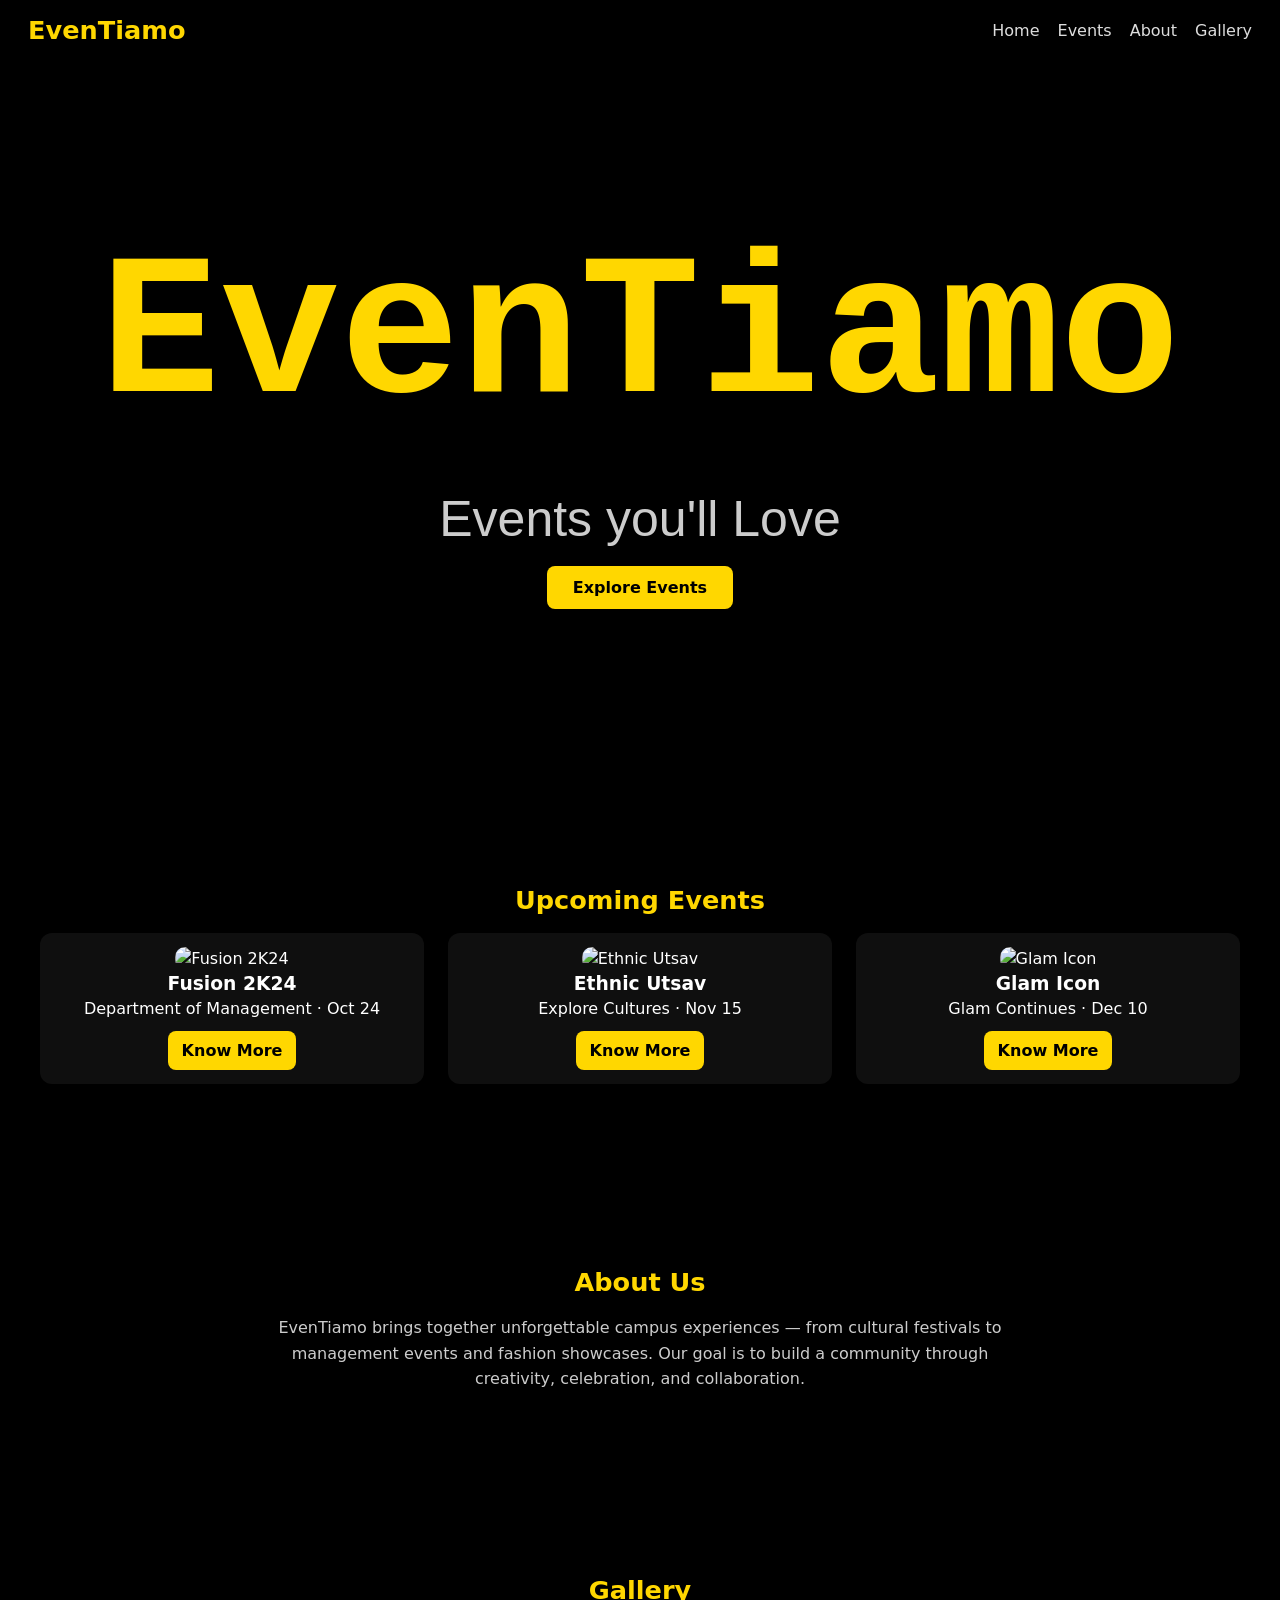
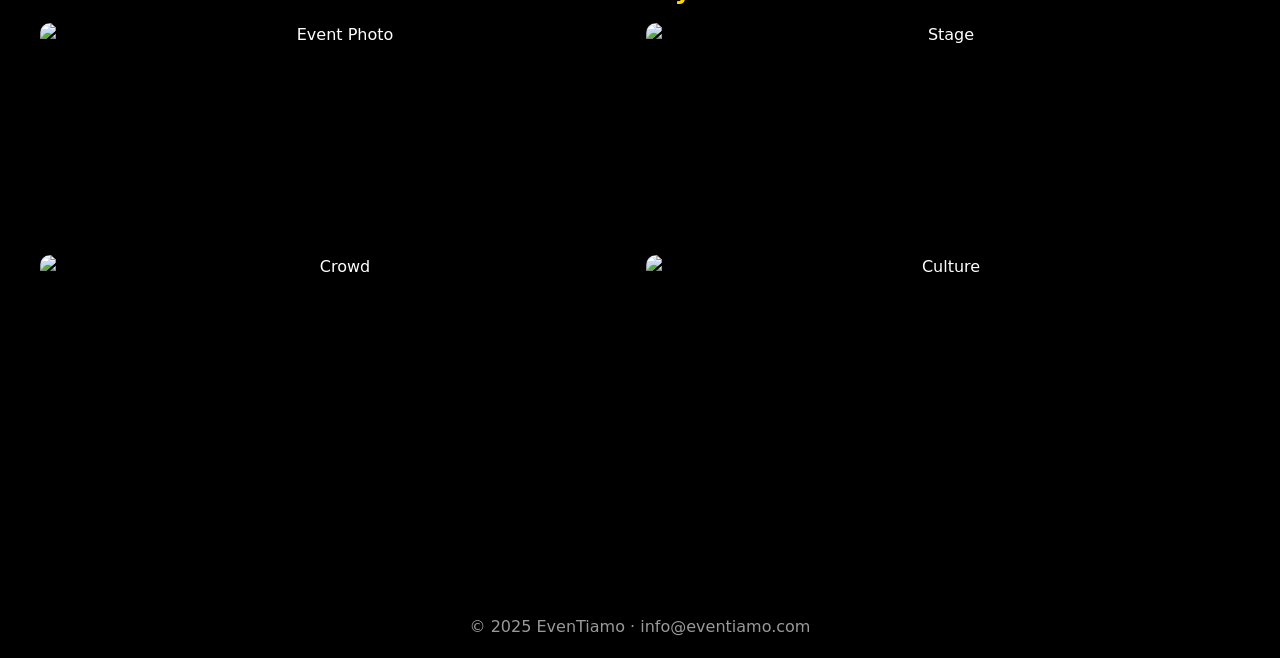
==== index.html @ 0d394466 "Add files via upload" ====
<!DOCTYPE html>
<html lang="en">
<head>
    <meta charset="UTF-8">
    <meta name="viewport" content="width=device-width, initial-scale=1.0">
    <title>EvenTiamo</title>
    <link rel="stylesheet" href="style.css">
</head>

<body>

<!-- ================= NAVBAR ================= -->
<nav class="navbar">
    <div class="logo">EvenTiamo</div>
    <ul class="nav-links">
        <li><a href="#hero">Home</a></li>
        <li><a href="#events">Events</a></li>
        <li><a href="#about">About</a></li>
        <li><a href="#gallery">Gallery</a></li>
    </ul>
</nav>

<!-- ================= HERO SECTION ================= -->
<header id="hero" class="hero">
    <div class="hero-overlay"></div>
    <div class="hero-content animate-fade-up">
        <h1 class="hero-title">EvenTiamo</h1>
        <p class="hero-sub">Events you'll Love</p>
        <a href="#events" class="hero-btn">Explore Events</a>
    </div>
</header>

<!-- ================= EVENTS SECTION ================= -->
<section class="section events" id="events">
  <h2 class="section-title animate-fade-up">Upcoming Events</h2>

  <div class="event-grid">

    <!-- Fusion 2K24 -->
    <div class="event-card animate-zoom-in">
      <img src="images/fusion.jpg" alt="Fusion 2K24">
      <h3>Fusion 2K24</h3>
      <p>Department of Management · Oct 24</p>
      <a href="fusion.html" class="btn">Know More</a>
    </div>

    <!-- Ethnic Utsav -->
    <div class="event-card animate-zoom-in delay">
      <img src="images/ethnic.jpg" alt="Ethnic Utsav">
      <h3>Ethnic Utsav</h3>
      <p>Explore Cultures · Nov 15</p>
      <a href="ethnic.html" class="btn">Know More</a>
    </div>

    <!-- Glam Icon -->
    <div class="event-card animate-zoom-in delay-2">
      <img src="images/glam.jpg" alt="Glam Icon">
      <h3>Glam Icon</h3>
      <p>Glam Continues · Dec 10</p>
      <a href="glam.html" class="btn">Know More</a>
    </div>

  </div>
</section>

<!-- ================= ABOUT SECTION ================= -->
<section id="about" class="section about">
    <div class="about-inner animate-fade-up">
        <h2 class="section-title">About Us</h2>
        <p class="about-text">
            EvenTiamo brings together unforgettable campus experiences — from cultural festivals 
            to management events and fashion showcases. Our goal is to build a community through 
            creativity, celebration, and collaboration.
        </p>
    </div>
</section>

<!-- ================= GALLERY SECTION ================= -->
<section id="gallery" class="section">
    <h2 class="section-title animate-fade-up">Gallery</h2>

    <div class="gallery-grid">

        <img class="gallery-img animate-zoom" 
             src="https://images.unsplash.com/photo-1521336575822-6da63fb45455?q=80&w=1200" 
             alt="Event Photo">

        <img class="gallery-img animate-zoom delay1" 
             src="https://images.unsplash.com/photo-1506784983877-45594efa4cbe?q=80&w=1200" 
             alt="Stage">

        <img class="gallery-img animate-zoom delay2"
             src="https://images.unsplash.com/photo-1531058020387-3be344556be6?q=80&w=1200" 
             alt="Crowd">

        <img class="gallery-img animate-zoom delay3"
             src="https://images.unsplash.com/photo-1504384308090-c894fdcc538d?q=80&w=1200" 
             alt="Culture">

    </div>
</section>

<!-- ================= FOOTER ================= -->
<footer class="footer">
    © 2025 EvenTiamo · info@eventiamo.com
</footer>

<script src="script.js"></script>

</body>
</html>
---- style.css ----
/* ===== BASIC RESET ===== */
* { margin: 0; padding: 0; box-sizing: border-box; }
body {
    font-family: Arial, sans-serif;
    background: #080808;
    color: #fff;
    overflow-x: hidden;
}
a { text-decoration: none; color: inherit; }

/* ===== NAVBAR ===== */
.navbar {
    width: 100%;
    padding: 15px 40px;
    position: fixed;
    top: 0;
    background: rgba(0,0,0,0.65);
    backdrop-filter: blur(6px);
    display: flex;
    justify-content: space-between;
    align-items: center;
    z-index: 999;
}
.logo { font-size: 1.6rem; font-weight: 700; color: gold; }
.nav-links { display: flex; gap: 25px; list-style: none; }
.nav-links a { color: #ddd; transition: .3s; }
.nav-links a:hover { color: gold; }

/* ===== HERO ===== */
.hero {
    height: 100vh;
    background: url("images/hero.jpg") center/cover no-repeat;
    display: flex;
    justify-content: center;
    align-items: center;
    position: relative;
}
.hero-overlay {
    position: absolute;
    inset: 0;
    background: rgba(0,0,0,.6);
}
.hero-content {
    text-align: center;
    position: relative;
    z-index: 2;
}
.hero-title { font-size:200px; margin-bottom: 0px;color: gold;font-family:'Courier New', Courier; }
.hero-sub { color: #ccc; margin-bottom:20px; margin-top: 0px; font-size: 50px;font-family: Arial, Helvetica, sans-serif    ; }

.hero-btn {
    padding: 12px 26px;
    background: gold;
    color: #000;
    font-weight: 700;
    border-radius: 8px;
}

/* ===== SECTIONS ===== */
.section { padding: 90px 40px; text-align: center; }
.section-title { font-size: 2rem; margin-bottom: 30px; color: gold; }

/* ===== EVENTS ===== */
.event-grid {
    display: grid;
    grid-template-columns: repeat(auto-fit,minmax(260px,1fr));
    gap: 30px;
}
.event-card {
    background: #111;
    padding: 15px;
    border-radius: 12px;
    transition: transform .3s;
}
/* EVENT CARD IMAGE FIX */
.event-card img {
    width: 100%;
    height: 220px;          /* Fixed height */
    object-fit: cover;      /* Automatically crops perfectly */
    border-radius: 10px;

}
.event-card:hover { transform: translateY(-8px); }
.btn {
    display: inline-block;
    margin-top: 10px;
    background: gold;
    padding: 8px 16px;
    color: #000;
    border-radius: 6px;
    font-weight: 700;
}

/* ===== ABOUT ===== */
.about-text {
    max-width: 750px;
    margin: auto;
    color: #ccc;
    line-height: 1.6;
}

/* ===== GALLERY ===== */
.gallery-grid {
    display: grid;
    grid-template-columns: repeat(auto-fit, minmax(280px, 1fr));
    gap: 20px;
}
.gallery-img {
    width: 100%;
    border-radius: 10px;
}

/* ===== FOOTER ===== */
.footer {
    padding: 30px;
    text-align: center;
    color: #999;
}

/* ===== ANIMATIONS ===== */
.animate-fade-up { opacity: 0; transform: translateY(20px); animation: fadeUp .9s forwards; }
.animate-zoom { opacity: 0; transform: scale(.85); animation: zoomIn .8s forwards; }
.delay1 { animation-delay: .2s }
.delay2 { animation-delay: .4s }
.delay3 { animation-delay: .6s }

@keyframes fadeUp {
    to { opacity: 1; transform: translateY(0); }
}
@keyframes zoomIn {
    to { opacity: 1; transform: scale(1); }
}
/* Ensures event pages never turn black */
body {
  background: #000 !important;
  color: #fff;
}

/* Modal fix */
#modal.visible {
  display: flex;
}

/* Message text */
.form-note {
  color: #ffd700;
  margin-top: 5px;
}
/* style.css - EvenTiamo theme fixes + layout */
*{box-sizing:border-box;margin:0;padding:0}
body{font-family:Inter, system-ui, -apple-system, "Segoe UI", Roboto, "Helvetica Neue", Arial;background:#000;color:#fff;line-height:1.45}
a{color:inherit;text-decoration:none}
.navbar{position:fixed;top:0;left:0;right:0;padding:12px 28px;background:rgba(0,0,0,0.6);backdrop-filter:blur(4px);display:flex;align-items:center;justify-content:space-between;z-index:999}
.logo a{color:gold;font-weight:800;font-size:1.25rem}
.navbar ul{display:flex;gap:18px;list-style:none}
.navbar a{color:#ddd}
.hero{height:88vh;display:flex;align-items:center;justify-content:center;background-size:cover;background-position:center}
.event-hero{position:relative;height:56vh;min-height:320px;background-color:#111;display:flex;align-items:center;color:#fff}
.event-hero .overlay{position:absolute;inset:0;background:linear-gradient(180deg,rgba(0,0,0,.55),rgba(0,0,0,.6))}
.hero-inner{position:relative;z-index:2;padding:2rem;width:100%;max-width:1100px;margin:0 auto;display:flex;gap:2rem;align-items:center}
.hero-left{flex:1}.hero-right{width:360px;min-width:240px}
.event-title{font-size:2.2rem;color:gold;margin-bottom:.35rem}
.section-inner{max-width:1100px;margin:80px auto;padding:2rem 1rem}
.section-title{font-size:1.6rem;color:gold;margin-bottom:14px}
.event-grid{display:grid;grid-template-columns:repeat(auto-fit,minmax(260px,1fr));gap:24px}
.event-card{background:#0f0f0f;padding:14px;border-radius:12px;transition:transform .25s}
.event-card:hover{transform:translateY(-6px)}
.event-card img{width:100%;height:220px;object-fit:cover;border-radius:10px}
.btn{background:gold;color:#000;padding:8px 14px;border-radius:8px;font-weight:800;display:inline-block}
.register-panel{background:rgba(20,20,20,0.9);padding:12px;border-radius:12px}
.form-row{margin-bottom:.8rem}
.form-row input{width:100%;padding:10px;border-radius:8px;border:1px solid #333;background:#000;color:#fff}
.form-note{color:#ffd700;margin-top:.45rem}
.gallery-grid{display:grid;grid-template-columns:repeat(2,1fr);gap:12px}
.gallery-grid img{width:100%;height:220px;object-fit:cover;border-radius:10px;cursor:pointer}
.details-grid{display:grid;grid-template-columns:2fr 1fr;gap:20px;align-items:start}
.back-link{color:gold;display:inline-block;margin-bottom:10px}
.footer{padding:20px;text-align:center;color:#999;margin-top:30px}

/* modal */
#modal{position:fixed;inset:0;display:none;align-items:center;justify-content:center;background:rgba(0,0,0,.8);z-index:9999}
#modal.visible{display:flex}
#modal img{max-width:90%;max-height:90%}
#modal-close{position:absolute;top:18px;right:18px;background:none;border:none;color:#fff;font-size:22px;cursor:pointer}

/* small screens */
@media (max-width:860px){
  .details-grid{grid-template-columns:1fr}
  .hero-left{padding:1rem}
  .hero-right{width:auto}
  .event-card img{height:180px}
}
/* Fix: Prevent navbar from overlapping event hero & register box */
.event-hero,
.section-inner {
    padding-top: 60px !important;
}
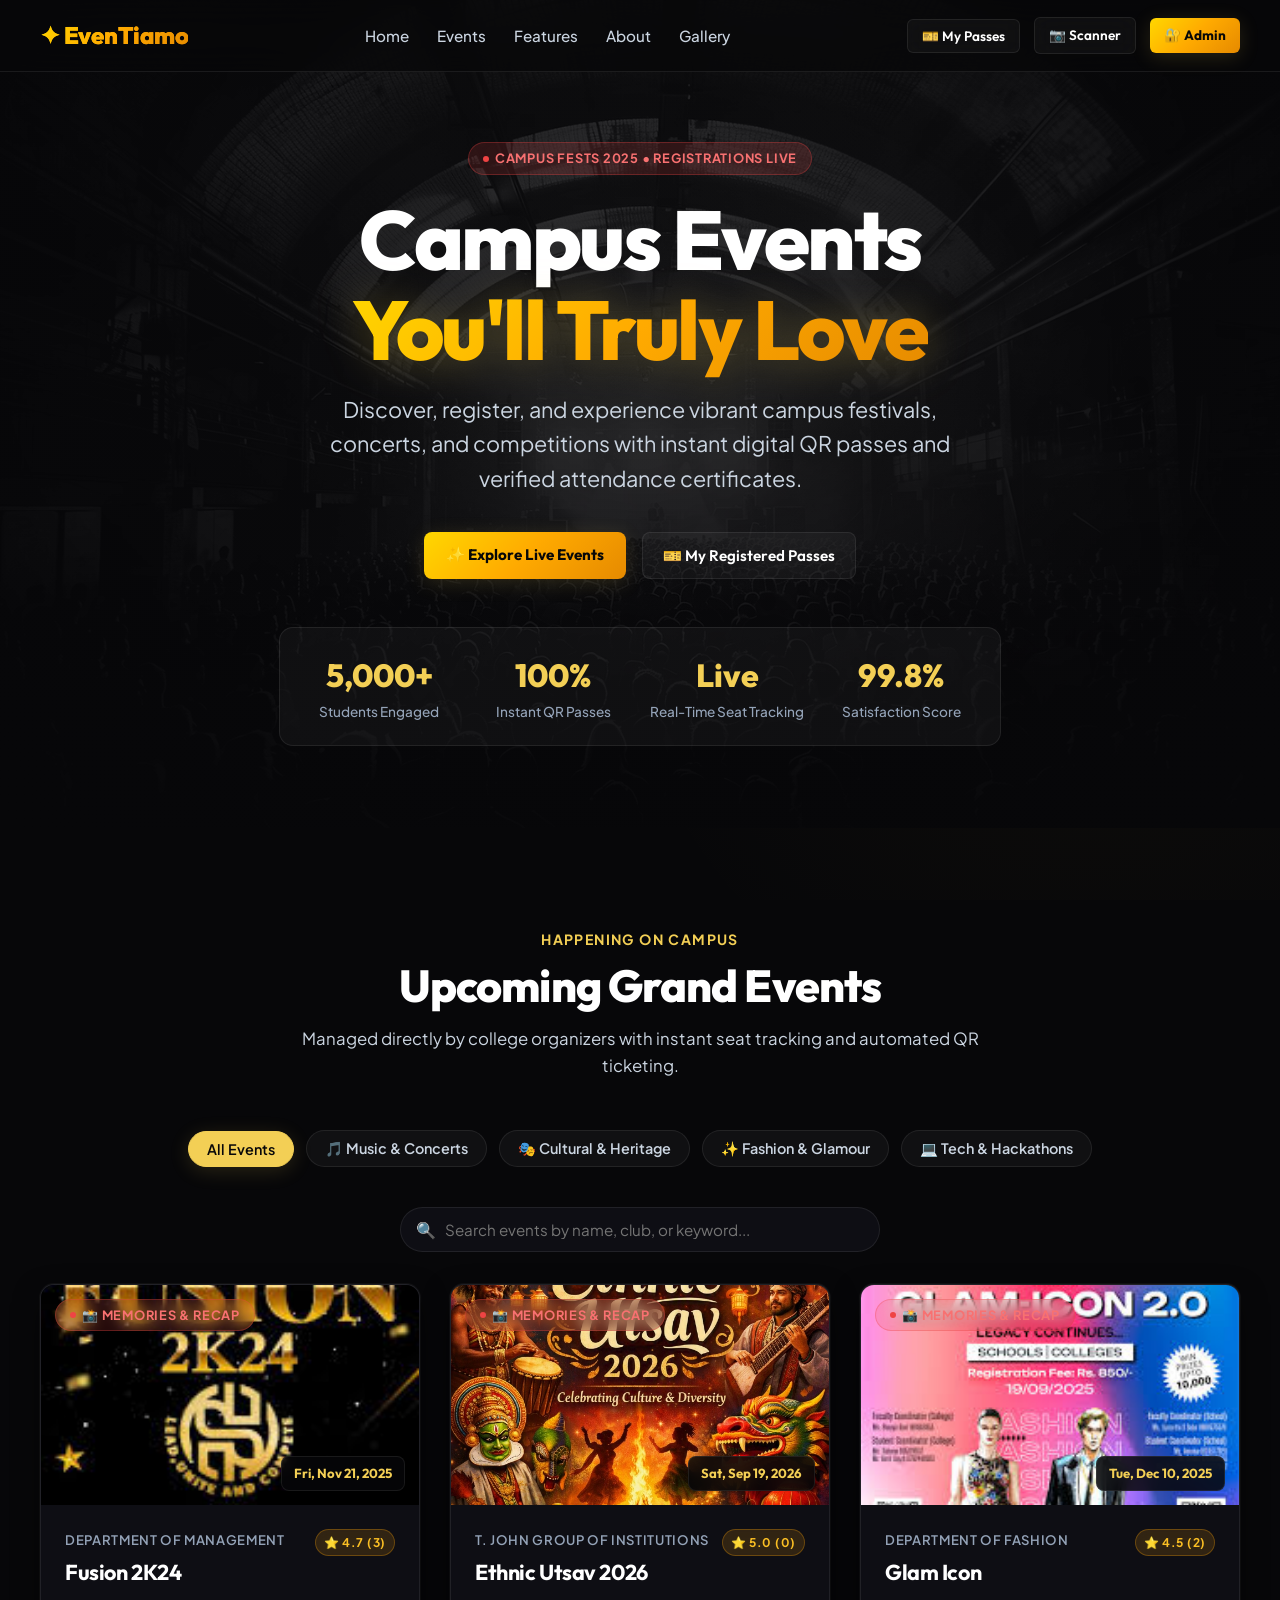
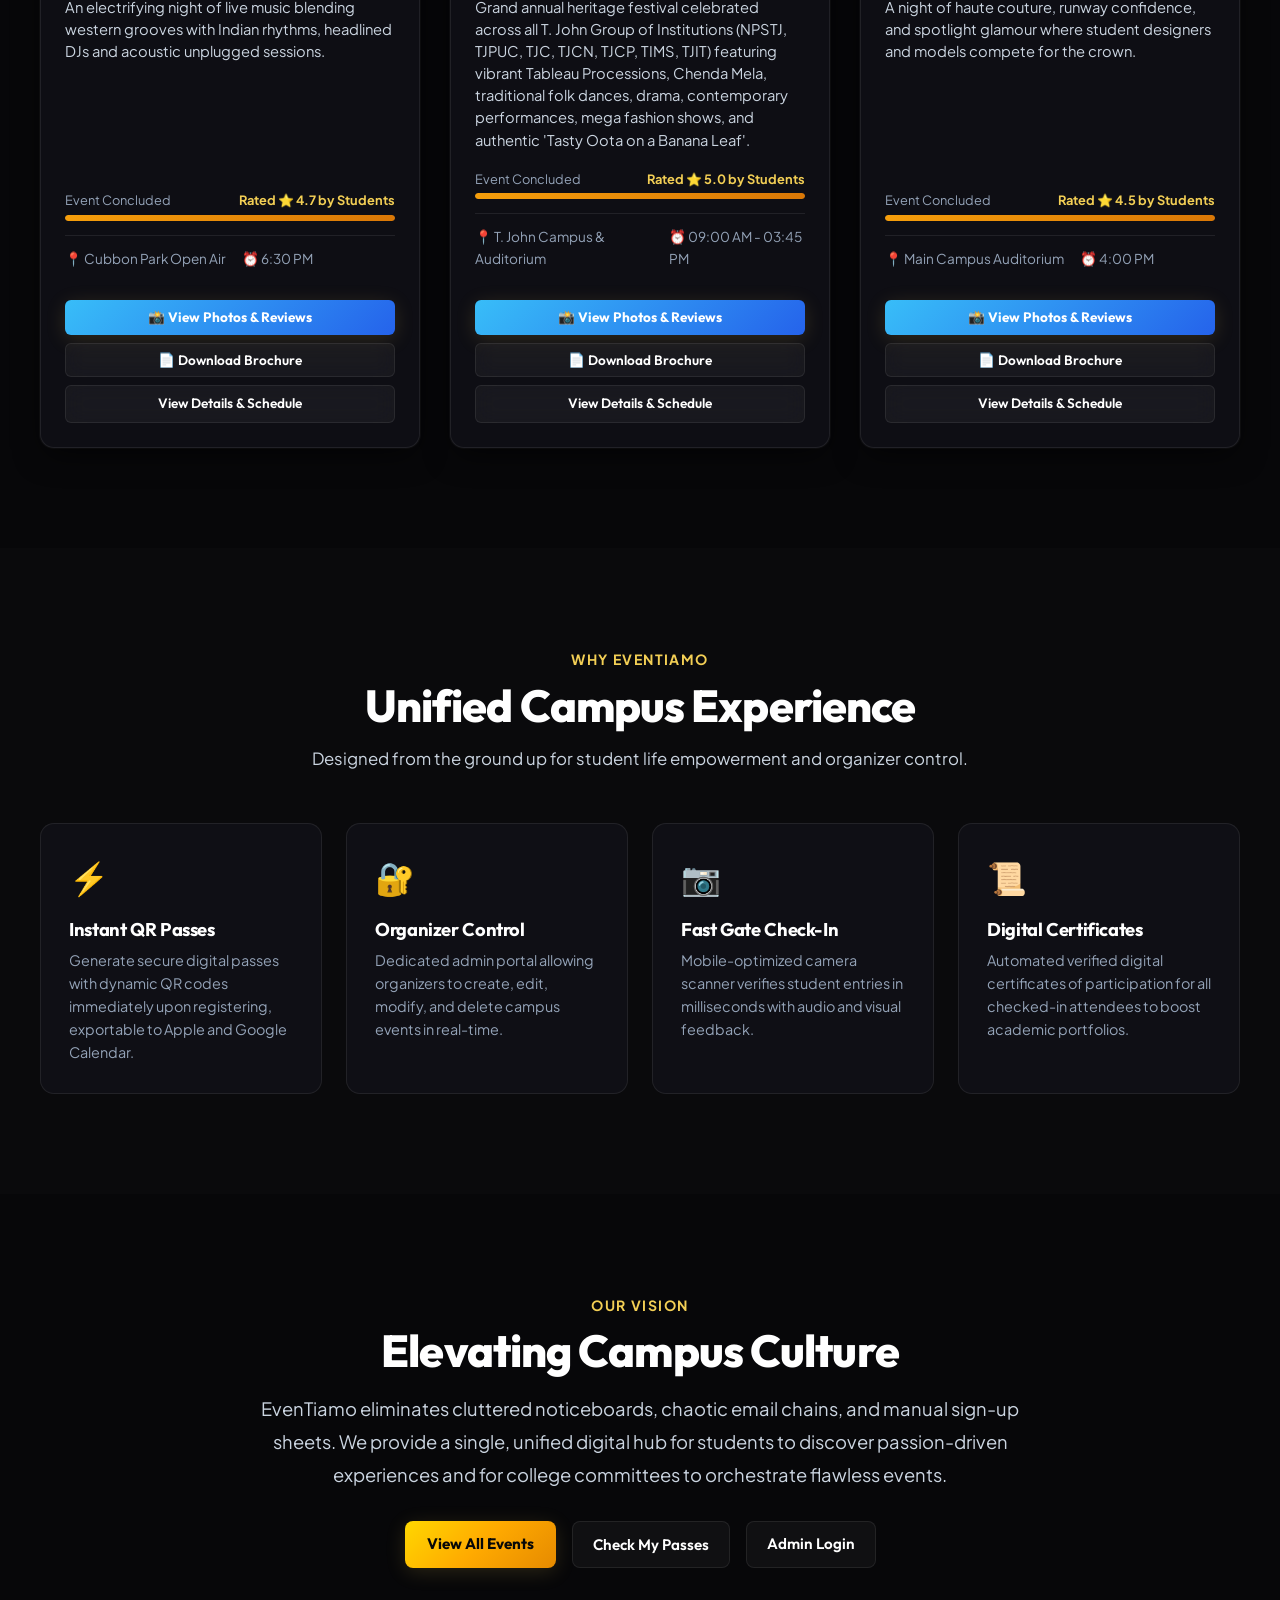
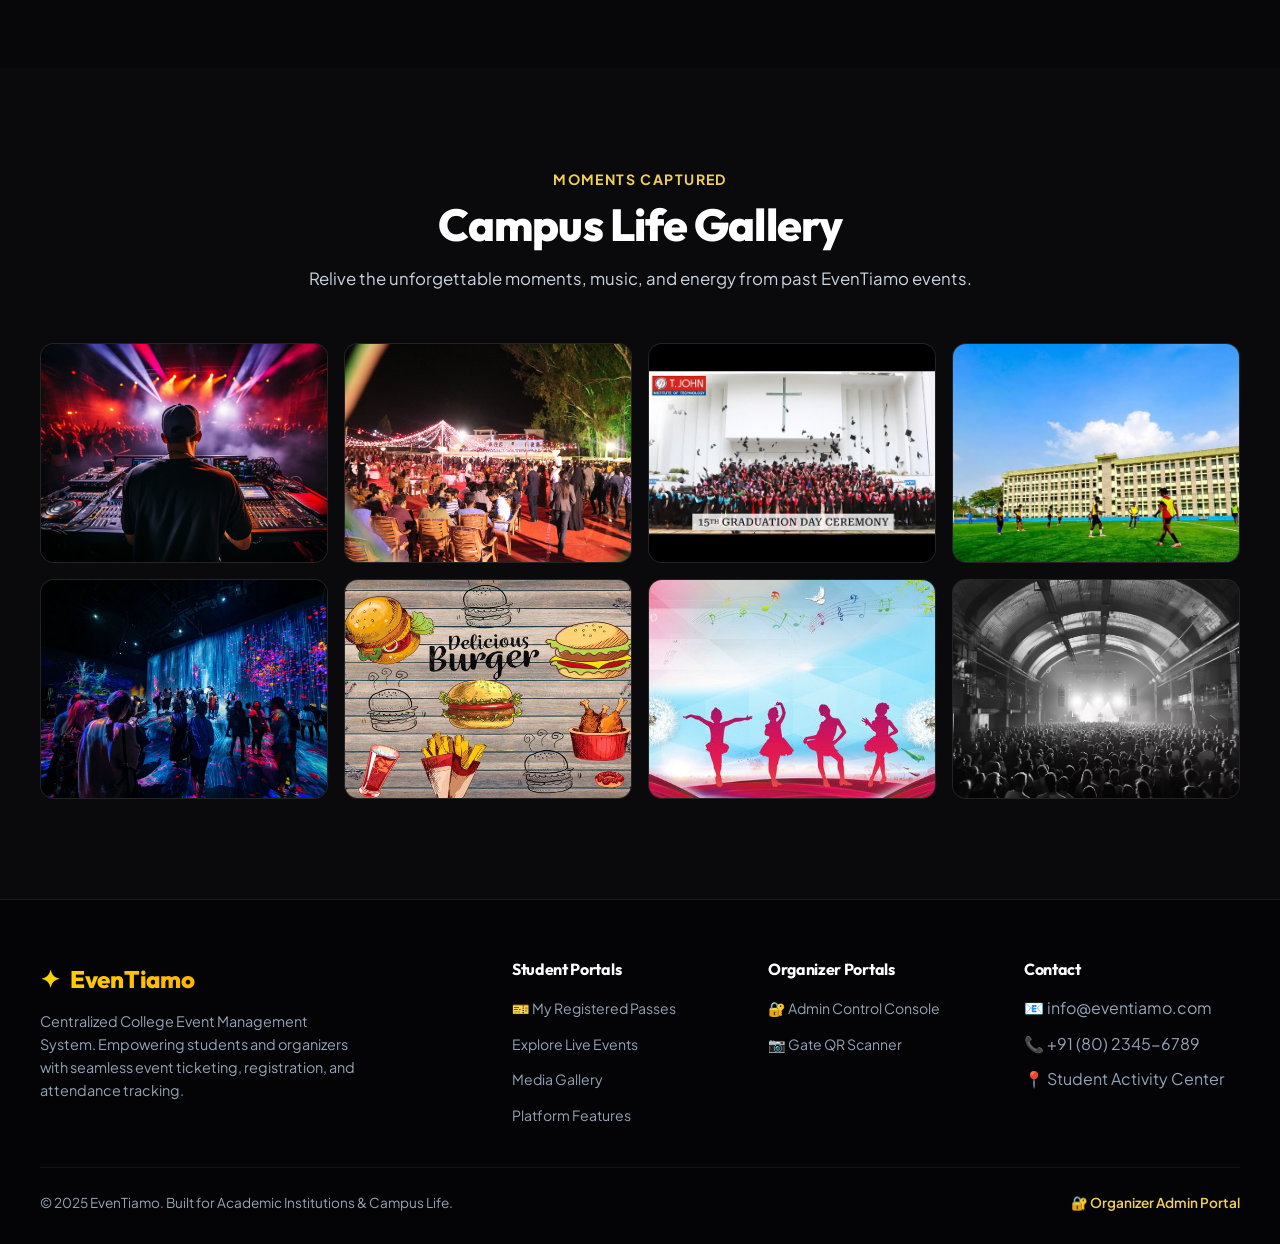
==== commit 7c5edc22: "feat: complete event management suite, attendee CSV sorting, and brochure downloads" ====
--- a/index.html
+++ b/index.html
@@ -1,111 +1,278 @@
-<!DOCTYPE html>
-<html lang="en">
-<head>
-    <meta charset="UTF-8">
-    <meta name="viewport" content="width=device-width, initial-scale=1.0">
-    <title>EvenTiamo</title>
-    <link rel="stylesheet" href="style.css">
-</head>
-
-<body>
-
-<!-- ================= NAVBAR ================= -->
-<nav class="navbar">
-    <div class="logo">EvenTiamo</div>
-    <ul class="nav-links">
-        <li><a href="#hero">Home</a></li>
-        <li><a href="#events">Events</a></li>
-        <li><a href="#about">About</a></li>
-        <li><a href="#gallery">Gallery</a></li>
-    </ul>
-</nav>
-
-<!-- ================= HERO SECTION ================= -->
-<header id="hero" class="hero">
-    <div class="hero-overlay"></div>
-    <div class="hero-content animate-fade-up">
-        <h1 class="hero-title">EvenTiamo</h1>
-        <p class="hero-sub">Events you'll Love</p>
-        <a href="#events" class="hero-btn">Explore Events</a>
-    </div>
-</header>
-
-<!-- ================= EVENTS SECTION ================= -->
-<section class="section events" id="events">
-  <h2 class="section-title animate-fade-up">Upcoming Events</h2>
-
-  <div class="event-grid">
-
-    <!-- Fusion 2K24 -->
-    <div class="event-card animate-zoom-in">
-      <img src="images/fusion.jpg" alt="Fusion 2K24">
-      <h3>Fusion 2K24</h3>
-      <p>Department of Management · Oct 24</p>
-      <a href="fusion.html" class="btn">Know More</a>
-    </div>
-
-    <!-- Ethnic Utsav -->
-    <div class="event-card animate-zoom-in delay">
-      <img src="images/ethnic.jpg" alt="Ethnic Utsav">
-      <h3>Ethnic Utsav</h3>
-      <p>Explore Cultures · Nov 15</p>
-      <a href="ethnic.html" class="btn">Know More</a>
-    </div>
-
-    <!-- Glam Icon -->
-    <div class="event-card animate-zoom-in delay-2">
-      <img src="images/glam.jpg" alt="Glam Icon">
-      <h3>Glam Icon</h3>
-      <p>Glam Continues · Dec 10</p>
-      <a href="glam.html" class="btn">Know More</a>
-    </div>
-
-  </div>
-</section>
-
-<!-- ================= ABOUT SECTION ================= -->
-<section id="about" class="section about">
-    <div class="about-inner animate-fade-up">
-        <h2 class="section-title">About Us</h2>
-        <p class="about-text">
-            EvenTiamo brings together unforgettable campus experiences — from cultural festivals 
-            to management events and fashion showcases. Our goal is to build a community through 
-            creativity, celebration, and collaboration.
-        </p>
-    </div>
-</section>
-
-<!-- ================= GALLERY SECTION ================= -->
-<section id="gallery" class="section">
-    <h2 class="section-title animate-fade-up">Gallery</h2>
-
-    <div class="gallery-grid">
-
-        <img class="gallery-img animate-zoom" 
-             src="https://images.unsplash.com/photo-1521336575822-6da63fb45455?q=80&w=1200" 
-             alt="Event Photo">
-
-        <img class="gallery-img animate-zoom delay1" 
-             src="https://images.unsplash.com/photo-1506784983877-45594efa4cbe?q=80&w=1200" 
-             alt="Stage">
-
-        <img class="gallery-img animate-zoom delay2"
-             src="https://images.unsplash.com/photo-1531058020387-3be344556be6?q=80&w=1200" 
-             alt="Crowd">
-
-        <img class="gallery-img animate-zoom delay3"
-             src="https://images.unsplash.com/photo-1504384308090-c894fdcc538d?q=80&w=1200" 
-             alt="Culture">
-
-    </div>
-</section>
-
-<!-- ================= FOOTER ================= -->
-<footer class="footer">
-    © 2025 EvenTiamo · info@eventiamo.com
-</footer>
-
-<script src="script.js"></script>
-
-</body>
-</html>
+<!DOCTYPE html>
+<html lang="en">
+<head>
+  <meta charset="UTF-8">
+  <meta name="viewport" content="width=device-width, initial-scale=1.0">
+  <meta name="description" content="EvenTiamo — Centralized College Event Management System for festival registration, instant digital QR tickets, student passes, and organizer check-in.">
+  <meta name="theme-color" content="#070709">
+  <title>EvenTiamo — Campus Events You'll Love</title>
+  <link rel="stylesheet" href="style.css">
+  <script src="script.js" defer></script>
+</head>
+
+<body>
+
+<!-- ================= NAVBAR ================= -->
+<header>
+  <nav class="navbar">
+    <div class="logo">
+      <a href="#hero"><span>✦</span> EvenTiamo</a>
+    </div>
+
+    <ul class="nav-links">
+      <li><a href="#hero">Home</a></li>
+      <li><a href="#events">Events</a></li>
+      <li><a href="#features">Features</a></li>
+      <li><a href="#about">About</a></li>
+      <li><a href="#gallery">Gallery</a></li>
+    </ul>
+
+    <div class="nav-actions">
+      <button class="btn-secondary btn-sm" onclick="openMyPassesModal()" title="Retrieve your registered QR tickets">🎫 My Passes</button>
+      <a href="checkin.html" class="btn-secondary btn-sm" title="Scan QR Code Ticket">📷 Scanner</a>
+      <a href="admin.html" class="btn btn-sm" title="Organizer Admin Dashboard">🔐 Admin</a>
+      <button class="nav-toggle" aria-label="Toggle navigation menu">☰</button>
+    </div>
+  </nav>
+</header>
+
+<!-- ================= HERO SECTION ================= -->
+<section id="hero" class="hero">
+  <div class="hero-overlay"></div>
+  <div class="hero-content animate-fade-up">
+    <div class="hero-badge">
+      <span class="pill pill-live">Campus Fests 2025 • Registrations Live</span>
+    </div>
+    
+    <h1 class="hero-title">
+      Campus Events <br>
+      <span class="highlight">You'll Truly Love</span>
+    </h1>
+    
+    <p class="hero-sub">
+      Discover, register, and experience vibrant campus festivals, concerts, and competitions with instant digital QR passes and verified attendance certificates.
+    </p>
+
+    <div class="hero-buttons">
+      <a href="#events" class="cta-primary">✨ Explore Live Events</a>
+      <button onclick="openMyPassesModal()" class="cta-ghost">🎫 My Registered Passes</button>
+    </div>
+
+    <!-- Animated Dynamic Campus Stats -->
+    <div class="hero-stats">
+      <div class="stat-item">
+        <span class="stat-num">5,000+</span>
+        <span class="stat-label">Students Engaged</span>
+      </div>
+      <div class="stat-item">
+        <span class="stat-num">100%</span>
+        <span class="stat-label">Instant QR Passes</span>
+      </div>
+      <div class="stat-item">
+        <span class="stat-num">Live</span>
+        <span class="stat-label">Real-Time Seat Tracking</span>
+      </div>
+      <div class="stat-item">
+        <span class="stat-num">99.8%</span>
+        <span class="stat-label">Satisfaction Score</span>
+      </div>
+    </div>
+  </div>
+</section>
+
+<!-- ================= EVENTS SECTION ================= -->
+<section class="section" id="events">
+  <div class="section-inner">
+    <div class="section-header animate-fade-up">
+      <span class="section-subtitle">Happening On Campus</span>
+      <h2 class="section-title">Upcoming Grand Events</h2>
+      <p class="section-desc">Managed directly by college organizers with instant seat tracking and automated QR ticketing.</p>
+    </div>
+
+    <!-- Category Filters -->
+    <div class="event-filters">
+      <button class="filter-btn active" data-category="all">All Events</button>
+      <button class="filter-btn" data-category="music">🎵 Music & Concerts</button>
+      <button class="filter-btn" data-category="cultural">🎭 Cultural & Heritage</button>
+      <button class="filter-btn" data-category="fashion">✨ Fashion & Glamour</button>
+      <button class="filter-btn" data-category="tech">💻 Tech & Hackathons</button>
+    </div>
+
+    <!-- Live Search -->
+    <div class="search-bar-wrapper">
+      <span class="search-icon">🔍</span>
+      <input type="text" id="eventSearch" class="search-bar" placeholder="Search events by name, club, or keyword...">
+    </div>
+
+    <!-- Events Grid (Rendered dynamically by EventManager) -->
+    <div class="event-grid">
+      <!-- Injected dynamically via renderDynamicHomepageEvents() in script.js -->
+    </div>
+  </div>
+</section>
+
+<!-- ================= FEATURES SECTION ================= -->
+<section id="features" class="section" style="background: rgba(255,255,255,0.01);">
+  <div class="section-inner">
+    <div class="section-header animate-fade-up">
+      <span class="section-subtitle">Why EvenTiamo</span>
+      <h2 class="section-title">Unified Campus Experience</h2>
+      <p class="section-desc">Designed from the ground up for student life empowerment and organizer control.</p>
+    </div>
+
+    <div class="features-grid">
+      <div class="feature-card animate-zoom-in">
+        <div class="feature-icon">⚡</div>
+        <h3 class="feature-title">Instant QR Passes</h3>
+        <p class="feature-desc">Generate secure digital passes with dynamic QR codes immediately upon registering, exportable to Apple and Google Calendar.</p>
+      </div>
+
+      <div class="feature-card animate-zoom-in delay-1">
+        <div class="feature-icon">🔐</div>
+        <h3 class="feature-title">Organizer Control</h3>
+        <p class="feature-desc">Dedicated admin portal allowing organizers to create, edit, modify, and delete campus events in real-time.</p>
+      </div>
+
+      <div class="feature-card animate-zoom-in delay-2">
+        <div class="feature-icon">📷</div>
+        <h3 class="feature-title">Fast Gate Check-In</h3>
+        <p class="feature-desc">Mobile-optimized camera scanner verifies student entries in milliseconds with audio and visual feedback.</p>
+      </div>
+
+      <div class="feature-card animate-zoom-in delay-3">
+        <div class="feature-icon">📜</div>
+        <h3 class="feature-title">Digital Certificates</h3>
+        <p class="feature-desc">Automated verified digital certificates of participation for all checked-in attendees to boost academic portfolios.</p>
+      </div>
+    </div>
+  </div>
+</section>
+
+<!-- ================= ABOUT SECTION ================= -->
+<section id="about" class="section">
+  <div class="section-inner">
+    <div class="about-inner animate-fade-up">
+      <span class="section-subtitle">Our Vision</span>
+      <h2 class="section-title">Elevating Campus Culture</h2>
+      <p class="about-text">
+        EvenTiamo eliminates cluttered noticeboards, chaotic email chains, and manual sign-up sheets. We provide a single, unified digital hub for students to discover passion-driven experiences and for college committees to orchestrate flawless events.
+      </p>
+      <div style="display: flex; justify-content: center; gap: 16px; flex-wrap: wrap;">
+        <a href="#events" class="btn">View All Events</a>
+        <button onclick="openMyPassesModal()" class="btn-secondary">Check My Passes</button>
+        <a href="admin.html" class="btn-secondary">Admin Login</a>
+      </div>
+    </div>
+  </div>
+</section>
+
+<!-- ================= GALLERY SECTION ================= -->
+<section id="gallery" class="section" style="background: rgba(255,255,255,0.01);">
+  <div class="section-inner">
+    <div class="section-header animate-fade-up">
+      <span class="section-subtitle">Moments Captured</span>
+      <h2 class="section-title">Campus Life Gallery</h2>
+      <p class="section-desc">Relive the unforgettable moments, music, and energy from past EvenTiamo events.</p>
+    </div>
+
+    <div class="gallery-grid">
+      <div class="gallery-item animate-zoom-in">
+        <img class="gallery-img" src="images/dj.jpg" alt="Live DJ Performance" loading="lazy">
+        <div class="gallery-overlay">Live DJ Night & Laser Show</div>
+      </div>
+
+      <div class="gallery-item animate-zoom-in delay-1">
+        <img class="gallery-img" src="images/past1.jpeg" alt="Cultural Dance Fest" loading="lazy">
+        <div class="gallery-overlay">Traditional Folk Fest Showcase</div>
+      </div>
+
+      <div class="gallery-item animate-zoom-in delay-2">
+        <img class="gallery-img" src="images/past2.jpg" alt="Concert Stage Lighting" loading="lazy">
+        <div class="gallery-overlay">Main Stage Sound & Light Show</div>
+      </div>
+
+      <div class="gallery-item animate-zoom-in delay-3">
+        <img class="gallery-img" src="images/past3.jpeg" alt="Auditorium Crowd" loading="lazy">
+        <div class="gallery-overlay">Packed Campus Auditorium Crowd</div>
+      </div>
+
+      <div class="gallery-item animate-zoom-in">
+        <img class="gallery-img" src="images/321.jpg" alt="Student Performances" loading="lazy">
+        <div class="gallery-overlay">Student Band Showcase</div>
+      </div>
+
+      <div class="gallery-item animate-zoom-in delay-1">
+        <img class="gallery-img" src="images/546.jpg" alt="Ethnic Celebration Art" loading="lazy">
+        <div class="gallery-overlay">Ethnic Utsav Celebrations</div>
+      </div>
+
+      <div class="gallery-item animate-zoom-in delay-2">
+        <img class="gallery-img" src="images/852.jpg" alt="Fashion Gala Ramp" loading="lazy">
+        <div class="gallery-overlay">Glam Icon Ramp Walk</div>
+      </div>
+
+      <div class="gallery-item animate-zoom-in delay-3">
+        <img class="gallery-img" src="images/hero.jpg" alt="Campus Fest Crowd" loading="lazy">
+        <div class="gallery-overlay">EvenTiamo Annual Fest Finale</div>
+      </div>
+    </div>
+  </div>
+</section>
+
+<!-- ================= FOOTER ================= -->
+<footer class="footer">
+  <div class="footer-inner">
+    <div class="footer-brand">
+      <div class="logo"><span>✦</span> EvenTiamo</div>
+      <p class="footer-desc">
+        Centralized College Event Management System. Empowering students and organizers with seamless event ticketing, registration, and attendance tracking.
+      </p>
+    </div>
+
+    <div class="footer-col">
+      <h4>Student Portals</h4>
+      <ul>
+        <li><a href="javascript:void(0)" onclick="openMyPassesModal()">🎫 My Registered Passes</a></li>
+        <li><a href="#events">Explore Live Events</a></li>
+        <li><a href="#gallery">Media Gallery</a></li>
+        <li><a href="#features">Platform Features</a></li>
+      </ul>
+    </div>
+
+    <div class="footer-col">
+      <h4>Organizer Portals</h4>
+      <ul>
+        <li><a href="admin.html">🔐 Admin Control Console</a></li>
+        <li><a href="checkin.html">📷 Gate QR Scanner</a></li>
+      </ul>
+    </div>
+
+    <div class="footer-col">
+      <h4>Contact</h4>
+      <ul>
+        <li><span class="text-muted">📧 info@eventiamo.com</span></li>
+        <li><span class="text-muted">📞 +91 (80) 2345-6789</span></li>
+        <li><span class="text-muted">📍 Student Activity Center</span></li>
+      </ul>
+    </div>
+  </div>
+
+  <div class="footer-bottom">
+    <div>© 2025 EvenTiamo. Built for Academic Institutions & Campus Life.</div>
+    <div>
+      <a href="admin.html" class="text-gold" style="font-weight:600;">🔐 Organizer Admin Portal</a>
+    </div>
+  </div>
+</footer>
+
+<!-- Lightbox Modal -->
+<div id="modal" aria-hidden="true">
+  <div id="modal-content">
+    <button id="modal-close" aria-label="Close modal">✕</button>
+    <img id="modal-img" alt="Enlarged Event Image">
+    <div id="modal-caption"></div>
+  </div>
+</div>
+
+</body>
+</html>
--- a/style.css
+++ b/style.css
@@ -1,197 +1,1705 @@
-/* ===== BASIC RESET ===== */
-* { margin: 0; padding: 0; box-sizing: border-box; }
-body {
-    font-family: Arial, sans-serif;
-    background: #080808;
-    color: #fff;
-    overflow-x: hidden;
-}
-a { text-decoration: none; color: inherit; }
-
-/* ===== NAVBAR ===== */
-.navbar {
-    width: 100%;
-    padding: 15px 40px;
-    position: fixed;
-    top: 0;
-    background: rgba(0,0,0,0.65);
-    backdrop-filter: blur(6px);
-    display: flex;
-    justify-content: space-between;
-    align-items: center;
-    z-index: 999;
-}
-.logo { font-size: 1.6rem; font-weight: 700; color: gold; }
-.nav-links { display: flex; gap: 25px; list-style: none; }
-.nav-links a { color: #ddd; transition: .3s; }
-.nav-links a:hover { color: gold; }
-
-/* ===== HERO ===== */
-.hero {
-    height: 100vh;
-    background: url("images/hero.jpg") center/cover no-repeat;
-    display: flex;
-    justify-content: center;
-    align-items: center;
-    position: relative;
-}
-.hero-overlay {
-    position: absolute;
-    inset: 0;
-    background: rgba(0,0,0,.6);
-}
-.hero-content {
-    text-align: center;
-    position: relative;
-    z-index: 2;
-}
-.hero-title { font-size:200px; margin-bottom: 0px;color: gold;font-family:'Courier New', Courier; }
-.hero-sub { color: #ccc; margin-bottom:20px; margin-top: 0px; font-size: 50px;font-family: Arial, Helvetica, sans-serif    ; }
-
-.hero-btn {
-    padding: 12px 26px;
-    background: gold;
-    color: #000;
-    font-weight: 700;
-    border-radius: 8px;
-}
-
-/* ===== SECTIONS ===== */
-.section { padding: 90px 40px; text-align: center; }
-.section-title { font-size: 2rem; margin-bottom: 30px; color: gold; }
-
-/* ===== EVENTS ===== */
-.event-grid {
-    display: grid;
-    grid-template-columns: repeat(auto-fit,minmax(260px,1fr));
-    gap: 30px;
-}
-.event-card {
-    background: #111;
-    padding: 15px;
-    border-radius: 12px;
-    transition: transform .3s;
-}
-/* EVENT CARD IMAGE FIX */
-.event-card img {
-    width: 100%;
-    height: 220px;          /* Fixed height */
-    object-fit: cover;      /* Automatically crops perfectly */
-    border-radius: 10px;
-
-}
-.event-card:hover { transform: translateY(-8px); }
-.btn {
-    display: inline-block;
-    margin-top: 10px;
-    background: gold;
-    padding: 8px 16px;
-    color: #000;
-    border-radius: 6px;
-    font-weight: 700;
-}
-
-/* ===== ABOUT ===== */
-.about-text {
-    max-width: 750px;
-    margin: auto;
-    color: #ccc;
-    line-height: 1.6;
-}
-
-/* ===== GALLERY ===== */
-.gallery-grid {
-    display: grid;
-    grid-template-columns: repeat(auto-fit, minmax(280px, 1fr));
-    gap: 20px;
-}
-.gallery-img {
-    width: 100%;
-    border-radius: 10px;
-}
-
-/* ===== FOOTER ===== */
-.footer {
-    padding: 30px;
-    text-align: center;
-    color: #999;
-}
-
-/* ===== ANIMATIONS ===== */
-.animate-fade-up { opacity: 0; transform: translateY(20px); animation: fadeUp .9s forwards; }
-.animate-zoom { opacity: 0; transform: scale(.85); animation: zoomIn .8s forwards; }
-.delay1 { animation-delay: .2s }
-.delay2 { animation-delay: .4s }
-.delay3 { animation-delay: .6s }
-
-@keyframes fadeUp {
-    to { opacity: 1; transform: translateY(0); }
-}
-@keyframes zoomIn {
-    to { opacity: 1; transform: scale(1); }
-}
-/* Ensures event pages never turn black */
-body {
-  background: #000 !important;
-  color: #fff;
-}
-
-/* Modal fix */
-#modal.visible {
-  display: flex;
-}
-
-/* Message text */
-.form-note {
-  color: #ffd700;
-  margin-top: 5px;
-}
-/* style.css - EvenTiamo theme fixes + layout */
-*{box-sizing:border-box;margin:0;padding:0}
-body{font-family:Inter, system-ui, -apple-system, "Segoe UI", Roboto, "Helvetica Neue", Arial;background:#000;color:#fff;line-height:1.45}
-a{color:inherit;text-decoration:none}
-.navbar{position:fixed;top:0;left:0;right:0;padding:12px 28px;background:rgba(0,0,0,0.6);backdrop-filter:blur(4px);display:flex;align-items:center;justify-content:space-between;z-index:999}
-.logo a{color:gold;font-weight:800;font-size:1.25rem}
-.navbar ul{display:flex;gap:18px;list-style:none}
-.navbar a{color:#ddd}
-.hero{height:88vh;display:flex;align-items:center;justify-content:center;background-size:cover;background-position:center}
-.event-hero{position:relative;height:56vh;min-height:320px;background-color:#111;display:flex;align-items:center;color:#fff}
-.event-hero .overlay{position:absolute;inset:0;background:linear-gradient(180deg,rgba(0,0,0,.55),rgba(0,0,0,.6))}
-.hero-inner{position:relative;z-index:2;padding:2rem;width:100%;max-width:1100px;margin:0 auto;display:flex;gap:2rem;align-items:center}
-.hero-left{flex:1}.hero-right{width:360px;min-width:240px}
-.event-title{font-size:2.2rem;color:gold;margin-bottom:.35rem}
-.section-inner{max-width:1100px;margin:80px auto;padding:2rem 1rem}
-.section-title{font-size:1.6rem;color:gold;margin-bottom:14px}
-.event-grid{display:grid;grid-template-columns:repeat(auto-fit,minmax(260px,1fr));gap:24px}
-.event-card{background:#0f0f0f;padding:14px;border-radius:12px;transition:transform .25s}
-.event-card:hover{transform:translateY(-6px)}
-.event-card img{width:100%;height:220px;object-fit:cover;border-radius:10px}
-.btn{background:gold;color:#000;padding:8px 14px;border-radius:8px;font-weight:800;display:inline-block}
-.register-panel{background:rgba(20,20,20,0.9);padding:12px;border-radius:12px}
-.form-row{margin-bottom:.8rem}
-.form-row input{width:100%;padding:10px;border-radius:8px;border:1px solid #333;background:#000;color:#fff}
-.form-note{color:#ffd700;margin-top:.45rem}
-.gallery-grid{display:grid;grid-template-columns:repeat(2,1fr);gap:12px}
-.gallery-grid img{width:100%;height:220px;object-fit:cover;border-radius:10px;cursor:pointer}
-.details-grid{display:grid;grid-template-columns:2fr 1fr;gap:20px;align-items:start}
-.back-link{color:gold;display:inline-block;margin-bottom:10px}
-.footer{padding:20px;text-align:center;color:#999;margin-top:30px}
-
-/* modal */
-#modal{position:fixed;inset:0;display:none;align-items:center;justify-content:center;background:rgba(0,0,0,.8);z-index:9999}
-#modal.visible{display:flex}
-#modal img{max-width:90%;max-height:90%}
-#modal-close{position:absolute;top:18px;right:18px;background:none;border:none;color:#fff;font-size:22px;cursor:pointer}
-
-/* small screens */
-@media (max-width:860px){
-  .details-grid{grid-template-columns:1fr}
-  .hero-left{padding:1rem}
-  .hero-right{width:auto}
-  .event-card img{height:180px}
-}
-/* Fix: Prevent navbar from overlapping event hero & register box */
-.event-hero,
-.section-inner {
-    padding-top: 60px !important;
-}
+/* ==========================================================================
+   EvenTiamo — Modern Design System & Stylesheet
+   Theme: Obsidian Gold & Glassmorphic Luminescence
+   Typography: Outfit (Headings) & Plus Jakarta Sans (Body)
+   ========================================================================== */
+
+@import url('https://fonts.googleapis.com/css2?family=Outfit:wght@400;500;600;700;800;900&family=Plus+Jakarta+Sans:wght@300;400;500;600;700;800&display=swap');
+
+/* --- CSS Variables & Design Tokens --- */
+:root {
+  --bg-primary: #070709;
+  --bg-secondary: #0e0e13;
+  --bg-card: rgba(18, 18, 24, 0.75);
+  --bg-card-hover: rgba(26, 26, 36, 0.9);
+  --bg-glass: rgba(255, 255, 255, 0.04);
+  --bg-glass-heavy: rgba(14, 14, 20, 0.85);
+
+  --accent-gold: #f3cf55;
+  --accent-gold-bright: #ffd700;
+  --accent-gold-dark: #b8860b;
+  --gold-gradient: linear-gradient(135deg, #ffd700 0%, #ffaa00 50%, #e68a00 100%);
+  --gold-glow: 0 0 25px rgba(243, 207, 85, 0.35);
+  --gold-glow-subtle: 0 4px 20px rgba(243, 207, 85, 0.15);
+
+  --text-primary: #ffffff;
+  --text-secondary: #cbd5e1;
+  --text-muted: #94a3b8;
+  --text-gold: #f3cf55;
+
+  --border-subtle: rgba(255, 255, 255, 0.08);
+  --border-gold: rgba(243, 207, 85, 0.3);
+  --border-gold-bright: rgba(255, 215, 0, 0.6);
+
+  --success: #10b981;
+  --success-bg: rgba(16, 185, 129, 0.15);
+  --error: #ef4444;
+  --error-bg: rgba(239, 68, 68, 0.15);
+  --warning: #f59e0b;
+  --info: #3b82f6;
+
+  --radius-sm: 8px;
+  --radius-md: 14px;
+  --radius-lg: 20px;
+  --radius-full: 9999px;
+
+  --shadow-card: 0 10px 30px -5px rgba(0, 0, 0, 0.6), 0 0 1px 1px rgba(255, 255, 255, 0.05);
+  --shadow-lg: 0 20px 40px -10px rgba(0, 0, 0, 0.8);
+  --transition: all 0.3s cubic-bezier(0.16, 1, 0.3, 1);
+}
+
+/* --- Base & Reset --- */
+*,
+*::before,
+*::after {
+  box-sizing: border-box;
+  margin: 0;
+  padding: 0;
+}
+
+html {
+  scroll-behavior: smooth;
+  color-scheme: dark;
+}
+
+body {
+  font-family: 'Plus Jakarta Sans', -apple-system, BlinkMacSystemFont, 'Segoe UI', Roboto, sans-serif;
+  background-color: var(--bg-primary);
+  background-image:
+    radial-gradient(circle at 15% 15%, rgba(243, 207, 85, 0.04) 0%, transparent 40%),
+    radial-gradient(circle at 85% 65%, rgba(212, 175, 55, 0.04) 0%, transparent 40%);
+  background-attachment: fixed;
+  color: var(--text-primary);
+  line-height: 1.6;
+  overflow-x: hidden;
+  min-height: 100vh;
+  -webkit-font-smoothing: antialiased;
+}
+
+h1,
+h2,
+h3,
+h4,
+h5,
+h6 {
+  font-family: 'Outfit', sans-serif;
+  color: var(--text-primary);
+  font-weight: 700;
+  line-height: 1.2;
+  letter-spacing: -0.02em;
+}
+
+a {
+  color: inherit;
+  text-decoration: none;
+  transition: var(--transition);
+}
+
+img {
+  max-width: 100%;
+  height: auto;
+  display: block;
+}
+
+button,
+input,
+select,
+textarea {
+  font-family: inherit;
+  font-size: inherit;
+}
+
+/* --- Utilities & Typography --- */
+.text-gold {
+  color: var(--text-gold);
+}
+
+.text-muted {
+  color: var(--text-muted);
+}
+
+.small-muted {
+  color: var(--text-muted);
+  font-size: 0.88rem;
+}
+
+.font-heading {
+  font-family: 'Outfit', sans-serif;
+}
+
+.pill {
+  display: inline-flex;
+  align-items: center;
+  gap: 6px;
+  padding: 5px 14px;
+  font-size: 0.8rem;
+  font-weight: 700;
+  text-transform: uppercase;
+  letter-spacing: 0.06em;
+  border-radius: var(--radius-full);
+  background: rgba(243, 207, 85, 0.12);
+  color: var(--accent-gold);
+  border: 1px solid var(--border-gold);
+  width: fit-content;
+  backdrop-filter: blur(8px);
+}
+
+.pill-live {
+  background: rgba(239, 68, 68, 0.15);
+  color: #f87171;
+  border-color: rgba(239, 68, 68, 0.3);
+}
+
+.pill-live::before {
+  content: '';
+  width: 6px;
+  height: 6px;
+  background: #ef4444;
+  border-radius: 50%;
+  animation: pulse 1.5s infinite;
+}
+
+.pill-rating {
+  background: rgba(245, 158, 11, 0.15);
+  color: #fbbf24;
+  border-color: rgba(245, 158, 11, 0.3);
+}
+
+@keyframes pulse {
+
+  0%,
+  100% {
+    transform: scale(1);
+    opacity: 1;
+  }
+
+  50% {
+    transform: scale(1.5);
+    opacity: 0.4;
+  }
+}
+
+/* --- Buttons & CTAs --- */
+.btn,
+.cta-primary {
+  display: inline-flex;
+  align-items: center;
+  justify-content: center;
+  gap: 8px;
+  padding: 11px 22px;
+  background: var(--gold-gradient);
+  color: #080808;
+  font-family: 'Outfit', sans-serif;
+  font-weight: 700;
+  font-size: 0.95rem;
+  border-radius: var(--radius-sm);
+  border: none;
+  cursor: pointer;
+  box-shadow: var(--gold-glow-subtle);
+  transition: var(--transition);
+  text-align: center;
+}
+
+.btn:hover,
+.cta-primary:hover {
+  transform: translateY(-2px);
+  box-shadow: var(--gold-glow);
+  filter: brightness(1.08);
+}
+
+.btn:active,
+.cta-primary:active {
+  transform: translateY(0);
+}
+
+.btn-secondary,
+.cta-ghost {
+  display: inline-flex;
+  align-items: center;
+  justify-content: center;
+  gap: 8px;
+  padding: 10px 20px;
+  background: var(--bg-glass);
+  color: var(--text-primary);
+  font-family: 'Outfit', sans-serif;
+  font-weight: 600;
+  font-size: 0.95rem;
+  border-radius: var(--radius-sm);
+  border: 1px solid var(--border-subtle);
+  cursor: pointer;
+  backdrop-filter: blur(10px);
+  transition: var(--transition);
+}
+
+.btn-secondary:hover,
+.cta-ghost:hover {
+  background: rgba(255, 255, 255, 0.08);
+  border-color: var(--border-gold);
+  color: var(--accent-gold);
+  transform: translateY(-2px);
+}
+
+.btn-sm {
+  padding: 7px 14px;
+  font-size: 0.85rem;
+  border-radius: 6px;
+}
+
+.btn-full {
+  width: 100%;
+}
+
+/* ==========================================================================
+   NAVIGATION
+   ========================================================================== */
+.navbar {
+  position: fixed;
+  top: 0;
+  left: 0;
+  right: 0;
+  height: 72px;
+  padding: 0 40px;
+  display: flex;
+  align-items: center;
+  justify-content: space-between;
+  background: rgba(7, 7, 9, 0.75);
+  backdrop-filter: blur(16px);
+  -webkit-backdrop-filter: blur(16px);
+  border-bottom: 1px solid var(--border-subtle);
+  z-index: 1000;
+  transition: var(--transition);
+}
+
+.navbar.scrolled {
+  background: rgba(7, 7, 9, 0.92);
+  box-shadow: 0 4px 25px rgba(0, 0, 0, 0.5);
+  border-bottom-color: rgba(243, 207, 85, 0.15);
+}
+
+.logo {
+  display: flex;
+  align-items: center;
+  gap: 10px;
+  font-family: 'Outfit', sans-serif;
+  font-size: 1.5rem;
+  font-weight: 800;
+  background: var(--gold-gradient);
+  -webkit-background-clip: text;
+  -webkit-text-fill-color: transparent;
+  letter-spacing: -0.01em;
+}
+
+.logo a {
+  background: var(--gold-gradient);
+  -webkit-background-clip: text;
+  -webkit-text-fill-color: transparent;
+}
+
+.nav-links {
+  display: flex;
+  align-items: center;
+  gap: 28px;
+  list-style: none;
+}
+
+.nav-links a {
+  color: var(--text-secondary);
+  font-weight: 500;
+  font-size: 0.95rem;
+  position: relative;
+  padding: 6px 0;
+}
+
+.nav-links a::after {
+  content: '';
+  position: absolute;
+  bottom: 0;
+  left: 0;
+  width: 0;
+  height: 2px;
+  background: var(--accent-gold);
+  transition: width 0.3s ease;
+  border-radius: 2px;
+}
+
+.nav-links a:hover {
+  color: var(--text-primary);
+}
+
+.nav-links a:hover::after {
+  width: 100%;
+}
+
+.nav-actions {
+  display: flex;
+  align-items: center;
+  gap: 14px;
+}
+
+.nav-toggle {
+  display: none;
+  background: none;
+  border: none;
+  color: var(--text-primary);
+  font-size: 1.6rem;
+  cursor: pointer;
+  padding: 6px;
+}
+
+/* Mobile Drawer */
+@media (max-width: 860px) {
+  .navbar {
+    padding: 0 20px;
+    height: 64px;
+  }
+
+  .nav-links {
+    display: none;
+  }
+
+  .nav-toggle {
+    display: block;
+  }
+
+  .nav-links.active {
+    display: flex;
+    flex-direction: column;
+    position: absolute;
+    top: 64px;
+    left: 0;
+    right: 0;
+    background: rgba(10, 10, 15, 0.98);
+    backdrop-filter: blur(20px);
+    padding: 24px;
+    gap: 20px;
+    border-bottom: 1px solid var(--border-gold);
+    box-shadow: var(--shadow-lg);
+    animation: slideDown 0.3s ease forwards;
+  }
+}
+
+@keyframes slideDown {
+  from {
+    opacity: 0;
+    transform: translateY(-10px);
+  }
+
+  to {
+    opacity: 1;
+    transform: translateY(0);
+  }
+}
+
+/* ==========================================================================
+   HERO SECTION
+   ========================================================================== */
+.hero {
+  position: relative;
+  min-height: 92vh;
+  display: flex;
+  align-items: center;
+  justify-content: center;
+  padding: 120px 24px 60px;
+  background: url("images/hero.jpg") center/cover no-repeat;
+  text-align: center;
+  overflow: hidden;
+}
+
+.hero-overlay {
+  position: absolute;
+  inset: 0;
+  background: radial-gradient(circle at center, rgba(7, 7, 9, 0.6) 0%, rgba(7, 7, 9, 0.92) 80%, #070709 100%),
+    linear-gradient(180deg, rgba(7, 7, 9, 0.3) 0%, rgba(7, 7, 9, 0.95) 100%);
+  z-index: 1;
+}
+
+.hero-content {
+  position: relative;
+  z-index: 2;
+  max-width: 900px;
+  margin: 0 auto;
+}
+
+.hero-badge {
+  margin-bottom: 20px;
+}
+
+.hero-title {
+  font-size: clamp(2.8rem, 7vw, 5.2rem);
+  font-weight: 800;
+  color: #fff;
+  letter-spacing: -0.03em;
+  line-height: 1.08;
+  margin-bottom: 18px;
+}
+
+.hero-title .highlight {
+  background: var(--gold-gradient);
+  -webkit-background-clip: text;
+  -webkit-text-fill-color: transparent;
+  filter: drop-shadow(0 2px 20px rgba(243, 207, 85, 0.3));
+}
+
+.hero-sub {
+  font-size: clamp(1.05rem, 2vw, 1.35rem);
+  color: var(--text-secondary);
+  max-width: 650px;
+  margin: 0 auto 36px;
+  font-weight: 400;
+}
+
+.hero-buttons {
+  display: flex;
+  gap: 16px;
+  justify-content: center;
+  flex-wrap: wrap;
+  margin-bottom: 48px;
+}
+
+.hero-stats {
+  display: grid;
+  grid-template-columns: repeat(auto-fit, minmax(140px, 1fr));
+  gap: 20px;
+  max-width: 750px;
+  margin: 0 auto;
+  padding: 22px;
+  background: var(--bg-glass);
+  backdrop-filter: blur(16px);
+  border: 1px solid var(--border-subtle);
+  border-radius: var(--radius-md);
+}
+
+.stat-item {
+  display: flex;
+  flex-direction: column;
+  align-items: center;
+}
+
+.stat-num {
+  font-family: 'Outfit', sans-serif;
+  font-size: 2rem;
+  font-weight: 800;
+  color: var(--accent-gold);
+}
+
+.stat-label {
+  font-size: 0.85rem;
+  color: var(--text-muted);
+  font-weight: 500;
+}
+
+/* ==========================================================================
+   SECTIONS & LAYOUT
+   ========================================================================== */
+.section {
+  padding: 100px 30px;
+  position: relative;
+}
+
+.section-inner {
+  max-width: 1200px;
+  margin: 0 auto;
+}
+
+.section-header {
+  text-align: center;
+  max-width: 700px;
+  margin: 0 auto 50px;
+}
+
+.section-subtitle {
+  color: var(--accent-gold);
+  font-size: 0.88rem;
+  font-weight: 700;
+  text-transform: uppercase;
+  letter-spacing: 0.1em;
+  margin-bottom: 8px;
+  display: block;
+}
+
+.section-title {
+  font-size: clamp(2rem, 4vw, 2.8rem);
+  font-weight: 800;
+  margin-bottom: 14px;
+}
+
+.section-desc {
+  color: var(--text-secondary);
+  font-size: 1.05rem;
+}
+
+/* ==========================================================================
+   EVENTS GRID & CARDS
+   ========================================================================== */
+.event-filters {
+  display: flex;
+  align-items: center;
+  justify-content: center;
+  gap: 12px;
+  flex-wrap: wrap;
+  margin-bottom: 40px;
+}
+
+.filter-btn {
+  padding: 8px 18px;
+  border-radius: var(--radius-full);
+  background: var(--bg-glass);
+  border: 1px solid var(--border-subtle);
+  color: var(--text-secondary);
+  font-weight: 600;
+  font-size: 0.9rem;
+  cursor: pointer;
+  transition: var(--transition);
+}
+
+.filter-btn:hover,
+.filter-btn.active {
+  background: var(--accent-gold);
+  color: #070709;
+  border-color: var(--accent-gold);
+  box-shadow: var(--gold-glow-subtle);
+}
+
+.search-bar-wrapper {
+  max-width: 480px;
+  margin: 0 auto 32px;
+  position: relative;
+}
+
+.search-bar {
+  width: 100%;
+  padding: 12px 20px 12px 44px;
+  background: var(--bg-card);
+  border: 1px solid var(--border-subtle);
+  border-radius: var(--radius-full);
+  color: #fff;
+  font-size: 0.95rem;
+  transition: var(--transition);
+}
+
+.search-bar:focus {
+  outline: none;
+  border-color: var(--accent-gold);
+  box-shadow: 0 0 15px rgba(243, 207, 85, 0.2);
+}
+
+.search-icon {
+  position: absolute;
+  left: 16px;
+  top: 50%;
+  transform: translateY(-50%);
+  color: var(--text-muted);
+  pointer-events: none;
+}
+
+.event-grid {
+  display: grid;
+  grid-template-columns: repeat(auto-fill, minmax(320px, 1fr));
+  gap: 30px;
+}
+
+.event-card {
+  background: var(--bg-card);
+  border: 1px solid var(--border-subtle);
+  border-radius: var(--radius-md);
+  overflow: hidden;
+  transition: var(--transition);
+  display: flex;
+  flex-direction: column;
+  box-shadow: var(--shadow-card);
+  position: relative;
+}
+
+.event-card:hover {
+  transform: translateY(-8px);
+  border-color: var(--border-gold);
+  box-shadow: 0 18px 40px -10px rgba(0, 0, 0, 0.8), var(--gold-glow-subtle);
+}
+
+.event-card-img-wrap {
+  position: relative;
+  height: 220px;
+  overflow: hidden;
+  background: #111;
+}
+
+.event-card img {
+  width: 100%;
+  height: 100%;
+  object-fit: cover;
+  transition: transform 0.6s cubic-bezier(0.16, 1, 0.3, 1);
+}
+
+.event-card:hover img {
+  transform: scale(1.08);
+}
+
+.event-card-badge {
+  position: absolute;
+  top: 14px;
+  left: 14px;
+  z-index: 2;
+}
+
+.event-card-date {
+  position: absolute;
+  bottom: 14px;
+  right: 14px;
+  background: rgba(7, 7, 9, 0.85);
+  backdrop-filter: blur(8px);
+  padding: 6px 12px;
+  border-radius: var(--radius-sm);
+  border: 1px solid var(--border-subtle);
+  font-family: 'Outfit', sans-serif;
+  font-weight: 700;
+  font-size: 0.82rem;
+  color: var(--accent-gold);
+  z-index: 2;
+}
+
+.event-card-body {
+  padding: 24px;
+  display: flex;
+  flex-direction: column;
+  flex-grow: 1;
+}
+
+.event-card-dept {
+  font-size: 0.82rem;
+  color: var(--text-muted);
+  text-transform: uppercase;
+  letter-spacing: 0.05em;
+  font-weight: 600;
+  margin-bottom: 6px;
+}
+
+.event-card-title {
+  font-size: 1.35rem;
+  font-weight: 700;
+  margin-bottom: 10px;
+  color: #fff;
+  transition: var(--transition);
+}
+
+.event-card:hover .event-card-title {
+  color: var(--accent-gold);
+}
+
+.event-card-desc {
+  color: var(--text-secondary);
+  font-size: 0.92rem;
+  line-height: 1.5;
+  margin-bottom: 18px;
+  flex-grow: 1;
+}
+
+.event-card-meta {
+  display: flex;
+  align-items: center;
+  gap: 16px;
+  padding: 12px 0;
+  border-top: 1px solid var(--border-subtle);
+  margin-bottom: 18px;
+  font-size: 0.85rem;
+  color: var(--text-muted);
+}
+
+.event-card-meta-item {
+  display: flex;
+  align-items: center;
+  gap: 6px;
+}
+
+.event-card-footer {
+  display: flex;
+  gap: 10px;
+}
+
+/* Capacity Tracker Bar */
+.capacity-bar-wrapper {
+  margin-bottom: 14px;
+}
+
+.capacity-info {
+  display: flex;
+  justify-content: space-between;
+  font-size: 0.8rem;
+  color: var(--text-muted);
+  margin-bottom: 4px;
+}
+
+.capacity-bar {
+  height: 6px;
+  background: rgba(255, 255, 255, 0.08);
+  border-radius: var(--radius-full);
+  overflow: hidden;
+}
+
+.capacity-progress {
+  height: 100%;
+  background: var(--gold-gradient);
+  border-radius: var(--radius-full);
+  transition: width 0.8s ease;
+}
+
+/* ==========================================================================
+   EVENT DETAIL PAGES
+   ========================================================================== */
+.event-hero {
+  position: relative;
+  min-height: 520px;
+  padding-top: 100px;
+  padding-bottom: 40px;
+  background-size: cover;
+  background-position: center;
+  display: flex;
+  align-items: center;
+}
+
+.event-hero .overlay {
+  position: absolute;
+  inset: 0;
+  background: linear-gradient(180deg, rgba(7, 7, 9, 0.7) 0%, rgba(7, 7, 9, 0.92) 80%, #070709 100%),
+    radial-gradient(circle at 20% 40%, rgba(243, 207, 85, 0.08) 0%, transparent 60%);
+  z-index: 1;
+}
+
+.hero-inner {
+  position: relative;
+  z-index: 2;
+  width: 100%;
+  max-width: 1200px;
+  margin: 0 auto;
+  padding: 20px;
+  display: grid;
+  grid-template-columns: 1.2fr 0.8fr;
+  gap: 40px;
+  align-items: center;
+}
+
+.hero-left {
+  display: flex;
+  flex-direction: column;
+  gap: 14px;
+}
+
+.breadcrumbs {
+  display: flex;
+  align-items: center;
+  gap: 8px;
+  font-size: 0.85rem;
+  color: var(--text-muted);
+  margin-bottom: 6px;
+}
+
+.breadcrumbs a:hover {
+  color: var(--accent-gold);
+}
+
+.event-title {
+  font-size: clamp(2.4rem, 5vw, 3.8rem);
+  font-weight: 800;
+  color: #fff;
+  letter-spacing: -0.02em;
+}
+
+.event-meta {
+  display: flex;
+  flex-wrap: wrap;
+  gap: 16px;
+  color: var(--text-secondary);
+  font-size: 0.95rem;
+}
+
+.event-meta span {
+  display: flex;
+  align-items: center;
+  gap: 6px;
+}
+
+.hero-right {
+  display: flex;
+  justify-content: flex-end;
+}
+
+/* Registration Glass Panel */
+.register-panel {
+  background: var(--bg-glass-heavy);
+  backdrop-filter: blur(24px);
+  -webkit-backdrop-filter: blur(24px);
+  border: 1px solid var(--border-gold);
+  border-radius: var(--radius-lg);
+  padding: 30px;
+  width: 100%;
+  max-width: 440px;
+  box-shadow: var(--shadow-lg), var(--gold-glow-subtle);
+}
+
+.register-panel h3 {
+  font-size: 1.4rem;
+  color: var(--accent-gold);
+  margin-bottom: 6px;
+}
+
+.register-subtitle {
+  color: var(--text-muted);
+  font-size: 0.85rem;
+  margin-bottom: 20px;
+}
+
+.form-row {
+  margin-bottom: 16px;
+}
+
+.form-row label {
+  display: block;
+  font-size: 0.84rem;
+  font-weight: 600;
+  color: var(--text-secondary);
+  margin-bottom: 6px;
+}
+
+.form-row input,
+.form-row select,
+.form-row textarea {
+  width: 100%;
+  padding: 12px 16px;
+  background: rgba(0, 0, 0, 0.4);
+  border: 1px solid var(--border-subtle);
+  border-radius: var(--radius-sm);
+  color: #fff;
+  font-size: 0.92rem;
+  transition: var(--transition);
+}
+
+.form-row input:focus,
+.form-row select:focus,
+.form-row textarea:focus {
+  outline: none;
+  border-color: var(--accent-gold);
+  background: rgba(0, 0, 0, 0.6);
+  box-shadow: 0 0 12px rgba(243, 207, 85, 0.2);
+}
+
+.form-note {
+  font-size: 0.88rem;
+  margin-top: 12px;
+  padding: 10px;
+  border-radius: var(--radius-sm);
+  display: none;
+  line-height: 1.4;
+}
+
+.form-note.success {
+  display: block;
+  background: var(--success-bg);
+  border: 1px solid rgba(16, 185, 129, 0.3);
+  color: #34d399;
+}
+
+.form-note.error {
+  display: block;
+  background: var(--error-bg);
+  border: 1px solid rgba(239, 68, 68, 0.3);
+  color: #f87171;
+}
+
+/* Details Grid */
+.details-grid {
+  display: grid;
+  grid-template-columns: 2fr 1fr;
+  gap: 36px;
+  margin-top: 30px;
+}
+
+.detail-card {
+  background: var(--bg-card);
+  border: 1px solid var(--border-subtle);
+  border-radius: var(--radius-md);
+  padding: 28px;
+  margin-bottom: 24px;
+}
+
+.detail-card h3,
+.detail-card h4 {
+  font-size: 1.3rem;
+  color: var(--accent-gold);
+  margin-bottom: 16px;
+  display: flex;
+  align-items: center;
+  gap: 10px;
+}
+
+/* Lineup / Schedule Timeline */
+.lineup-list {
+  list-style: none;
+  position: relative;
+  padding-left: 20px;
+}
+
+.lineup-list::before {
+  content: '';
+  position: absolute;
+  left: 6px;
+  top: 8px;
+  bottom: 8px;
+  width: 2px;
+  background: var(--border-gold);
+}
+
+.lineup-item {
+  position: relative;
+  margin-bottom: 18px;
+  padding-left: 14px;
+}
+
+.lineup-item::before {
+  content: '';
+  position: absolute;
+  left: -18px;
+  top: 6px;
+  width: 10px;
+  height: 10px;
+  border-radius: 50%;
+  background: var(--accent-gold);
+  box-shadow: 0 0 10px var(--accent-gold);
+}
+
+.lineup-time {
+  font-size: 0.8rem;
+  font-weight: 700;
+  color: var(--accent-gold);
+  text-transform: uppercase;
+}
+
+.lineup-title {
+  font-size: 1rem;
+  font-weight: 600;
+  color: #fff;
+}
+
+.lineup-desc {
+  font-size: 0.85rem;
+  color: var(--text-muted);
+}
+
+/* Highlights List */
+.highlights-list {
+  list-style: none;
+  display: flex;
+  flex-direction: column;
+  gap: 12px;
+}
+
+.highlights-list li {
+  display: flex;
+  align-items: center;
+  gap: 10px;
+  color: var(--text-secondary);
+  font-size: 0.92rem;
+}
+
+.highlights-list li span.icon {
+  color: var(--accent-gold);
+}
+
+/* Event Countdown Banner */
+.countdown-box {
+  background: rgba(243, 207, 85, 0.06);
+  border: 1px solid var(--border-gold);
+  border-radius: var(--radius-md);
+  padding: 18px;
+  display: grid;
+  grid-template-columns: repeat(4, 1fr);
+  gap: 10px;
+  text-align: center;
+  margin-bottom: 24px;
+}
+
+.countdown-unit {
+  display: flex;
+  flex-direction: column;
+}
+
+.countdown-val {
+  font-family: 'Outfit', sans-serif;
+  font-size: 1.6rem;
+  font-weight: 800;
+  color: var(--accent-gold);
+}
+
+.countdown-lbl {
+  font-size: 0.72rem;
+  color: var(--text-muted);
+  text-transform: uppercase;
+}
+
+/* Venue Card */
+.venue-card {
+  display: flex;
+  gap: 16px;
+  align-items: flex-start;
+  padding: 16px;
+  background: rgba(0, 0, 0, 0.3);
+  border-radius: var(--radius-sm);
+  border: 1px solid var(--border-subtle);
+  margin-top: 16px;
+}
+
+.venue-icon {
+  font-size: 1.8rem;
+  color: var(--accent-gold);
+}
+
+/* Back Link */
+.back-link {
+  display: inline-flex;
+  align-items: center;
+  gap: 8px;
+  color: var(--accent-gold);
+  font-weight: 600;
+  font-size: 0.95rem;
+  margin-bottom: 20px;
+  transition: var(--transition);
+}
+
+.back-link:hover {
+  transform: translateX(-4px);
+  color: #fff;
+}
+
+/* ==========================================================================
+   INTERACTIVE FEEDBACK & STAR RATING SYSTEM
+   ========================================================================== */
+.star-rating-input {
+  display: flex;
+  gap: 8px;
+  font-size: 1.8rem;
+  cursor: pointer;
+  margin: 6px 0 14px;
+}
+
+.star-rating-input span {
+  color: #4b5563;
+  transition: transform 0.2s ease, color 0.2s ease;
+}
+
+.star-rating-input span.active,
+.star-rating-input span:hover,
+.star-rating-input span.hover {
+  color: #f59e0b;
+  transform: scale(1.15);
+}
+
+.rating-summary-box {
+  background: rgba(255, 255, 255, 0.03);
+  border: 1px solid var(--border-gold);
+  border-radius: var(--radius-md);
+  padding: 24px;
+  display: grid;
+  grid-template-columns: 140px 1fr;
+  gap: 24px;
+  align-items: center;
+  margin-bottom: 28px;
+}
+
+.rating-score-circle {
+  text-align: center;
+  border-right: 1px solid var(--border-subtle);
+  padding-right: 20px;
+}
+
+.score-num {
+  font-family: 'Outfit', sans-serif;
+  font-size: 3.2rem;
+  font-weight: 900;
+  color: var(--accent-gold);
+  line-height: 1;
+}
+
+.score-stars {
+  color: #f59e0b;
+  font-size: 1.1rem;
+  margin: 4px 0;
+}
+
+.score-total {
+  font-size: 0.8rem;
+  color: var(--text-muted);
+}
+
+.rating-bars {
+  display: flex;
+  flex-direction: column;
+  gap: 6px;
+}
+
+.rating-bar-row {
+  display: flex;
+  align-items: center;
+  gap: 10px;
+  font-size: 0.82rem;
+  color: var(--text-muted);
+}
+
+.rating-bar-track {
+  flex: 1;
+  height: 6px;
+  background: rgba(255, 255, 255, 0.08);
+  border-radius: var(--radius-full);
+  overflow: hidden;
+}
+
+.rating-bar-fill {
+  height: 100%;
+  background: #f59e0b;
+  border-radius: var(--radius-full);
+}
+
+.reviews-stream {
+  display: flex;
+  flex-direction: column;
+  gap: 16px;
+  margin-top: 20px;
+}
+
+.review-card {
+  background: rgba(255, 255, 255, 0.02);
+  border: 1px solid var(--border-subtle);
+  border-radius: var(--radius-sm);
+  padding: 16px 20px;
+  transition: var(--transition);
+}
+
+.review-card:hover {
+  border-color: var(--border-gold);
+  background: rgba(255, 255, 255, 0.04);
+}
+
+.review-card-header {
+  display: flex;
+  justify-content: space-between;
+  align-items: center;
+  margin-bottom: 8px;
+}
+
+.review-author {
+  font-weight: 700;
+  color: #fff;
+  font-size: 0.95rem;
+}
+
+.review-stars {
+  color: #f59e0b;
+  font-size: 0.95rem;
+}
+
+.review-text {
+  color: var(--text-secondary);
+  font-size: 0.9rem;
+  line-height: 1.5;
+}
+
+.review-date {
+  font-size: 0.75rem;
+  color: var(--text-muted);
+  margin-top: 6px;
+}
+
+/* ==========================================================================
+   GALLERY
+   ========================================================================== */
+.gallery-grid {
+  display: grid;
+  grid-template-columns: repeat(auto-fill, minmax(280px, 1fr));
+  gap: 16px;
+}
+
+.gallery-item {
+  position: relative;
+  height: 220px;
+  border-radius: var(--radius-md);
+  overflow: hidden;
+  cursor: pointer;
+  background: #111;
+  border: 1px solid var(--border-subtle);
+  transition: var(--transition);
+}
+
+.gallery-item:hover {
+  transform: translateY(-4px);
+  border-color: var(--border-gold);
+  box-shadow: var(--gold-glow-subtle);
+}
+
+.gallery-item img {
+  width: 100%;
+  height: 100%;
+  object-fit: cover;
+  transition: transform 0.5s ease;
+}
+
+.gallery-item:hover img {
+  transform: scale(1.08);
+}
+
+.gallery-overlay {
+  position: absolute;
+  inset: 0;
+  background: linear-gradient(0deg, rgba(0, 0, 0, 0.7) 0%, transparent 60%);
+  opacity: 0;
+  display: flex;
+  align-items: flex-end;
+  padding: 14px;
+  color: #fff;
+  font-size: 0.85rem;
+  font-weight: 600;
+  transition: opacity 0.3s ease;
+}
+
+.gallery-item:hover .gallery-overlay {
+  opacity: 1;
+}
+
+/* ==========================================================================
+   MODAL & LIGHTBOX
+   ========================================================================== */
+#modal {
+  position: fixed;
+  inset: 0;
+  background: rgba(0, 0, 0, 0.92);
+  backdrop-filter: blur(12px);
+  display: none;
+  align-items: center;
+  justify-content: center;
+  z-index: 10000;
+  padding: 24px;
+  opacity: 0;
+  transition: opacity 0.3s ease;
+}
+
+#modal.visible {
+  display: flex;
+  opacity: 1;
+}
+
+#modal-content {
+  position: relative;
+  max-width: 90vw;
+  max-height: 85vh;
+  display: flex;
+  flex-direction: column;
+  align-items: center;
+}
+
+#modal img {
+  max-width: 100%;
+  max-height: 80vh;
+  border-radius: var(--radius-md);
+  border: 1px solid var(--border-gold);
+  box-shadow: 0 0 30px rgba(0, 0, 0, 0.8);
+}
+
+#modal-caption {
+  margin-top: 12px;
+  color: var(--text-secondary);
+  font-size: 0.95rem;
+}
+
+#modal-close {
+  position: absolute;
+  top: -40px;
+  right: 0;
+  background: none;
+  border: none;
+  color: #fff;
+  font-size: 28px;
+  cursor: pointer;
+  transition: var(--transition);
+}
+
+#modal-close:hover {
+  color: var(--accent-gold);
+  transform: scale(1.15);
+}
+
+/* ==========================================================================
+   E-TICKET POPUP MODAL
+   ========================================================================== */
+#ticketModal {
+  position: fixed;
+  inset: 0;
+  background: rgba(0, 0, 0, 0.88);
+  backdrop-filter: blur(16px);
+  display: none;
+  align-items: center;
+  justify-content: center;
+  z-index: 10000;
+  padding: 20px;
+  overflow-y: auto;
+}
+
+#ticketModal.visible {
+  display: flex;
+}
+
+.ticket-container {
+  background: #101016;
+  border: 2px solid var(--accent-gold);
+  border-radius: var(--radius-lg);
+  max-width: 440px;
+  width: 100%;
+  padding: 30px;
+  box-shadow: 0 0 40px rgba(243, 207, 85, 0.25);
+  position: relative;
+  text-align: center;
+  animation: zoomIn 0.3s ease forwards;
+}
+
+.ticket-header {
+  border-bottom: 2px dashed rgba(243, 207, 85, 0.3);
+  padding-bottom: 16px;
+  margin-bottom: 18px;
+}
+
+.ticket-brand {
+  font-size: 1.4rem;
+  font-weight: 800;
+  color: var(--accent-gold);
+}
+
+.ticket-event-name {
+  font-size: 1.6rem;
+  font-weight: 800;
+  color: #fff;
+  margin: 4px 0;
+}
+
+.ticket-qr-wrap {
+  background: #fff;
+  padding: 16px;
+  border-radius: var(--radius-md);
+  display: inline-block;
+  margin: 14px 0;
+  box-shadow: 0 4px 15px rgba(0, 0, 0, 0.3);
+}
+
+.ticket-qr-wrap svg,
+.ticket-qr-wrap img {
+  display: block;
+}
+
+.ticket-id {
+  font-family: monospace;
+  font-size: 1.1rem;
+  font-weight: 700;
+  color: var(--accent-gold);
+  letter-spacing: 0.1em;
+  background: rgba(0, 0, 0, 0.5);
+  padding: 6px 14px;
+  border-radius: var(--radius-full);
+  display: inline-block;
+  margin-bottom: 16px;
+}
+
+.ticket-details-grid {
+  display: grid;
+  grid-template-columns: 1fr 1fr;
+  gap: 12px;
+  text-align: left;
+  background: rgba(255, 255, 255, 0.03);
+  padding: 14px;
+  border-radius: var(--radius-sm);
+  margin-bottom: 20px;
+  font-size: 0.85rem;
+}
+
+.ticket-field-label {
+  color: var(--text-muted);
+  font-size: 0.75rem;
+  text-transform: uppercase;
+}
+
+.ticket-field-value {
+  color: #fff;
+  font-weight: 600;
+}
+
+.ticket-actions {
+  display: flex;
+  gap: 10px;
+  justify-content: center;
+}
+
+/* ==========================================================================
+   ABOUT & CAMPUS LIFE
+   ========================================================================== */
+.about-inner {
+  max-width: 800px;
+  margin: 0 auto;
+  text-align: center;
+}
+
+.about-text {
+  font-size: 1.15rem;
+  color: var(--text-secondary);
+  line-height: 1.8;
+  margin-bottom: 30px;
+}
+
+.features-grid {
+  display: grid;
+  grid-template-columns: repeat(auto-fit, minmax(240px, 1fr));
+  gap: 24px;
+  margin-top: 50px;
+}
+
+.feature-card {
+  background: var(--bg-card);
+  border: 1px solid var(--border-subtle);
+  border-radius: var(--radius-md);
+  padding: 28px;
+  text-align: left;
+  transition: var(--transition);
+}
+
+.feature-card:hover {
+  transform: translateY(-6px);
+  border-color: var(--border-gold);
+}
+
+.feature-icon {
+  font-size: 2rem;
+  color: var(--accent-gold);
+  margin-bottom: 16px;
+}
+
+.feature-title {
+  font-size: 1.15rem;
+  font-weight: 700;
+  margin-bottom: 8px;
+}
+
+.feature-desc {
+  font-size: 0.9rem;
+  color: var(--text-muted);
+}
+
+/* ==========================================================================
+   FOOTER
+   ========================================================================== */
+.footer {
+  background: #040406;
+  border-top: 1px solid var(--border-subtle);
+  padding: 60px 30px 30px;
+  color: var(--text-muted);
+}
+
+.footer-inner {
+  max-width: 1200px;
+  margin: 0 auto;
+  display: grid;
+  grid-template-columns: 2fr 1fr 1fr 1fr;
+  gap: 40px;
+  margin-bottom: 40px;
+}
+
+.footer-brand .logo {
+  margin-bottom: 12px;
+}
+
+.footer-desc {
+  color: var(--text-muted);
+  font-size: 0.9rem;
+  max-width: 320px;
+}
+
+.footer-col h4 {
+  color: #fff;
+  font-size: 1rem;
+  margin-bottom: 16px;
+}
+
+.footer-col ul {
+  list-style: none;
+  display: flex;
+  flex-direction: column;
+  gap: 10px;
+}
+
+.footer-col a {
+  color: var(--text-muted);
+  font-size: 0.88rem;
+}
+
+.footer-col a:hover {
+  color: var(--accent-gold);
+}
+
+.footer-bottom {
+  max-width: 1200px;
+  margin: 0 auto;
+  padding-top: 24px;
+  border-top: 1px solid rgba(255, 255, 255, 0.05);
+  display: flex;
+  justify-content: space-between;
+  align-items: center;
+  font-size: 0.85rem;
+  flex-wrap: wrap;
+  gap: 12px;
+}
+
+/* ==========================================================================
+   ANIMATIONS & KEYFRAMES
+   ========================================================================== */
+.animate-fade-up {
+  opacity: 0;
+  transform: translateY(24px);
+  animation: fadeUp 0.8s cubic-bezier(0.16, 1, 0.3, 1) forwards;
+}
+
+.animate-zoom-in {
+  opacity: 0;
+  transform: scale(0.92);
+  animation: zoomIn 0.7s cubic-bezier(0.16, 1, 0.3, 1) forwards;
+}
+
+.delay-1 {
+  animation-delay: 0.15s;
+}
+
+.delay-2 {
+  animation-delay: 0.3s;
+}
+
+.delay-3 {
+  animation-delay: 0.45s;
+}
+
+@keyframes fadeUp {
+  to {
+    opacity: 1;
+    transform: translateY(0);
+  }
+}
+
+@keyframes zoomIn {
+  to {
+    opacity: 1;
+    transform: scale(1);
+  }
+}
+
+/* Toast Notifications */
+#toast-container {
+  position: fixed;
+  bottom: 24px;
+  right: 24px;
+  z-index: 100000;
+  display: flex;
+  flex-direction: column;
+  gap: 10px;
+}
+
+.toast {
+  background: var(--bg-glass-heavy);
+  backdrop-filter: blur(16px);
+  border: 1px solid var(--border-gold);
+  color: #fff;
+  padding: 12px 20px;
+  border-radius: var(--radius-sm);
+  box-shadow: var(--shadow-lg);
+  display: flex;
+  align-items: center;
+  gap: 10px;
+  font-size: 0.9rem;
+  animation: slideInRight 0.3s ease forwards;
+}
+
+@keyframes slideInRight {
+  from {
+    transform: translateX(100%);
+    opacity: 0;
+  }
+
+  to {
+    transform: translateX(0);
+    opacity: 1;
+  }
+}
+
+/* ==========================================================================
+   ADMIN & SCANNER SPECIFIC OVERRIDES / STYLES
+   ========================================================================== */
+.admin-badge-checked {
+  background: var(--success-bg);
+  color: #34d399;
+  border: 1px solid rgba(16, 185, 129, 0.3);
+  padding: 4px 10px;
+  border-radius: var(--radius-full);
+  font-size: 0.75rem;
+  font-weight: 700;
+}
+
+.admin-badge-pending {
+  background: rgba(245, 158, 11, 0.15);
+  color: #fbbf24;
+  border: 1px solid rgba(245, 158, 11, 0.3);
+  padding: 4px 10px;
+  border-radius: var(--radius-full);
+  font-size: 0.75rem;
+  font-weight: 700;
+}
+
+.table-responsive {
+  width: 100%;
+  overflow-x: auto;
+  border-radius: var(--radius-md);
+  border: 1px solid var(--border-subtle);
+  background: var(--bg-card);
+}
+
+/* Responsive adjustments */
+@media (max-width: 900px) {
+  .hero-inner {
+    grid-template-columns: 1fr;
+  }
+
+  .hero-right {
+    justify-content: center;
+  }
+
+  .details-grid {
+    grid-template-columns: 1fr;
+  }
+
+  .footer-inner {
+    grid-template-columns: 1fr 1fr;
+  }
+
+  .rating-summary-box {
+    grid-template-columns: 1fr;
+    text-align: center;
+  }
+
+  .rating-score-circle {
+    border-right: none;
+    border-bottom: 1px solid var(--border-subtle);
+    padding-right: 0;
+    padding-bottom: 16px;
+  }
+}
+
+@media (max-width: 600px) {
+  .section {
+    padding: 60px 16px;
+  }
+
+  .footer-inner {
+    grid-template-columns: 1fr;
+  }
+
+  .hero-stats {
+    grid-template-columns: 1fr 1fr;
+  }
+}
